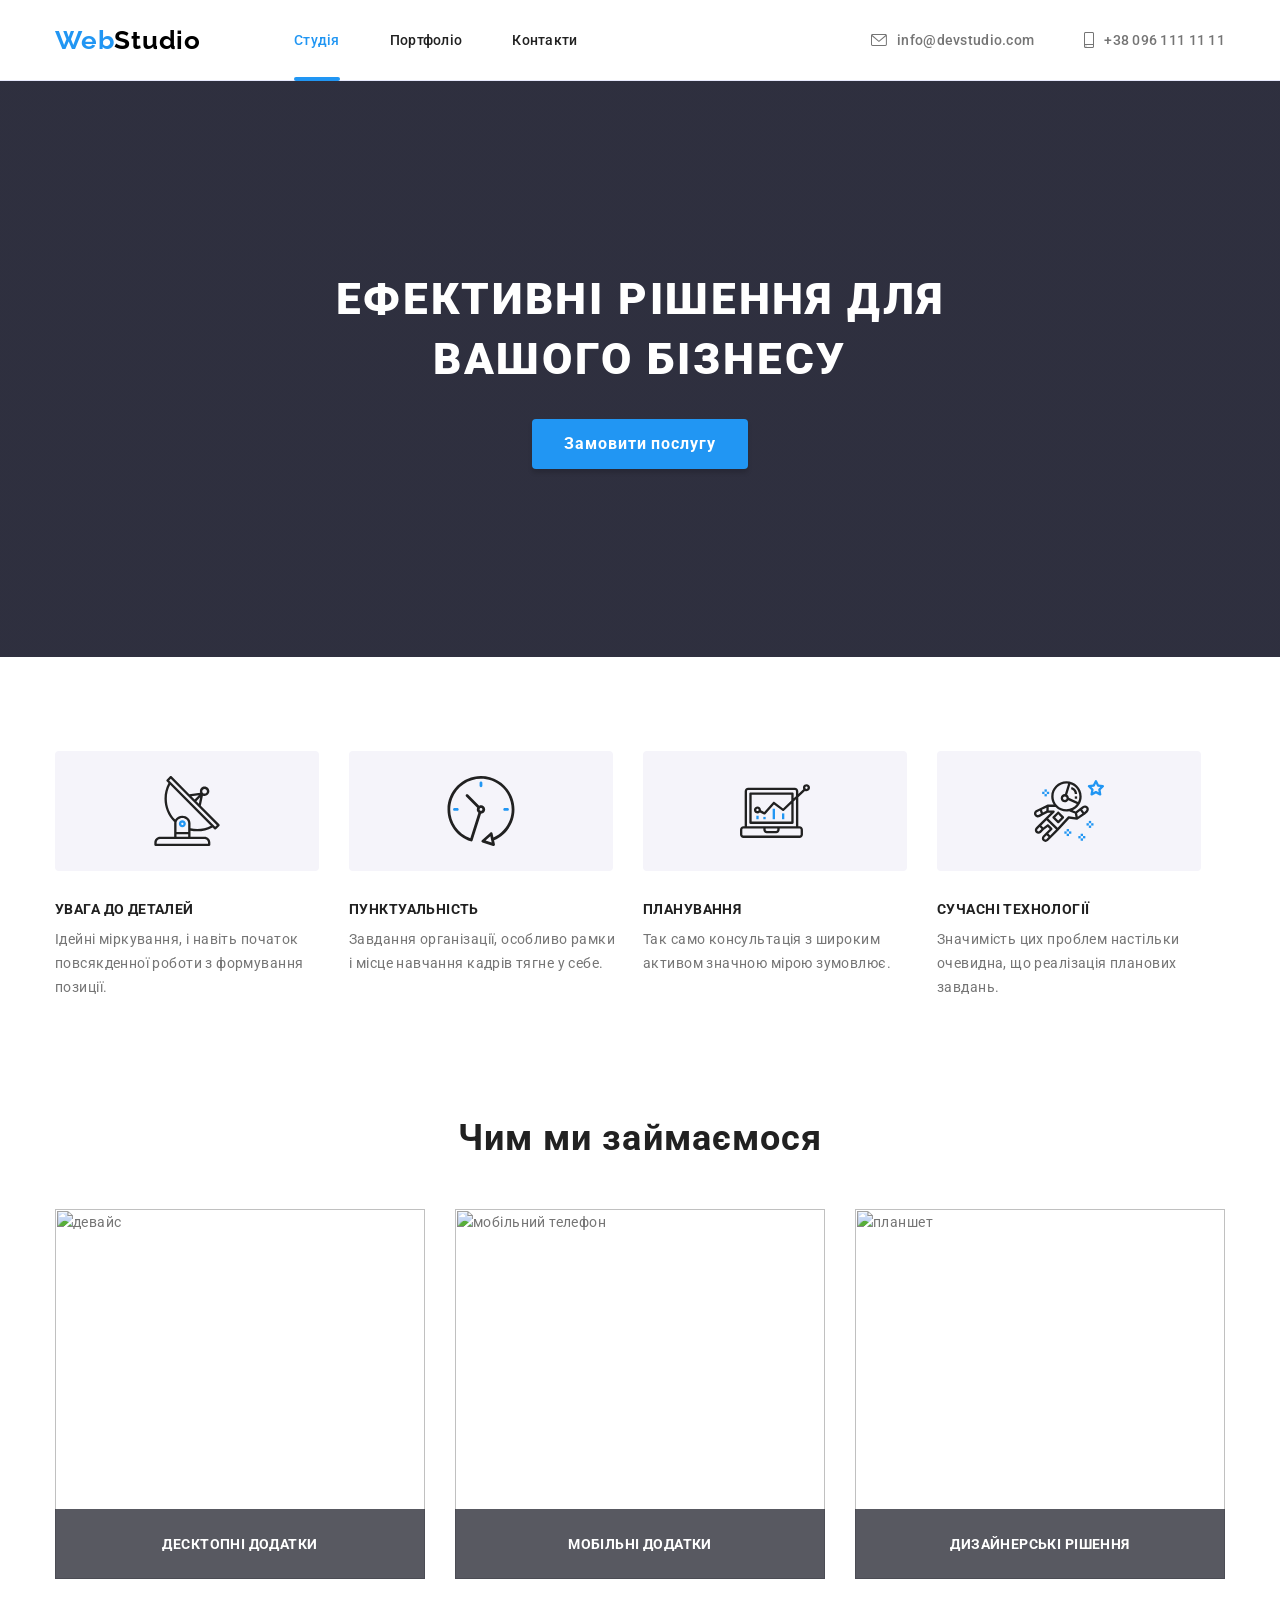
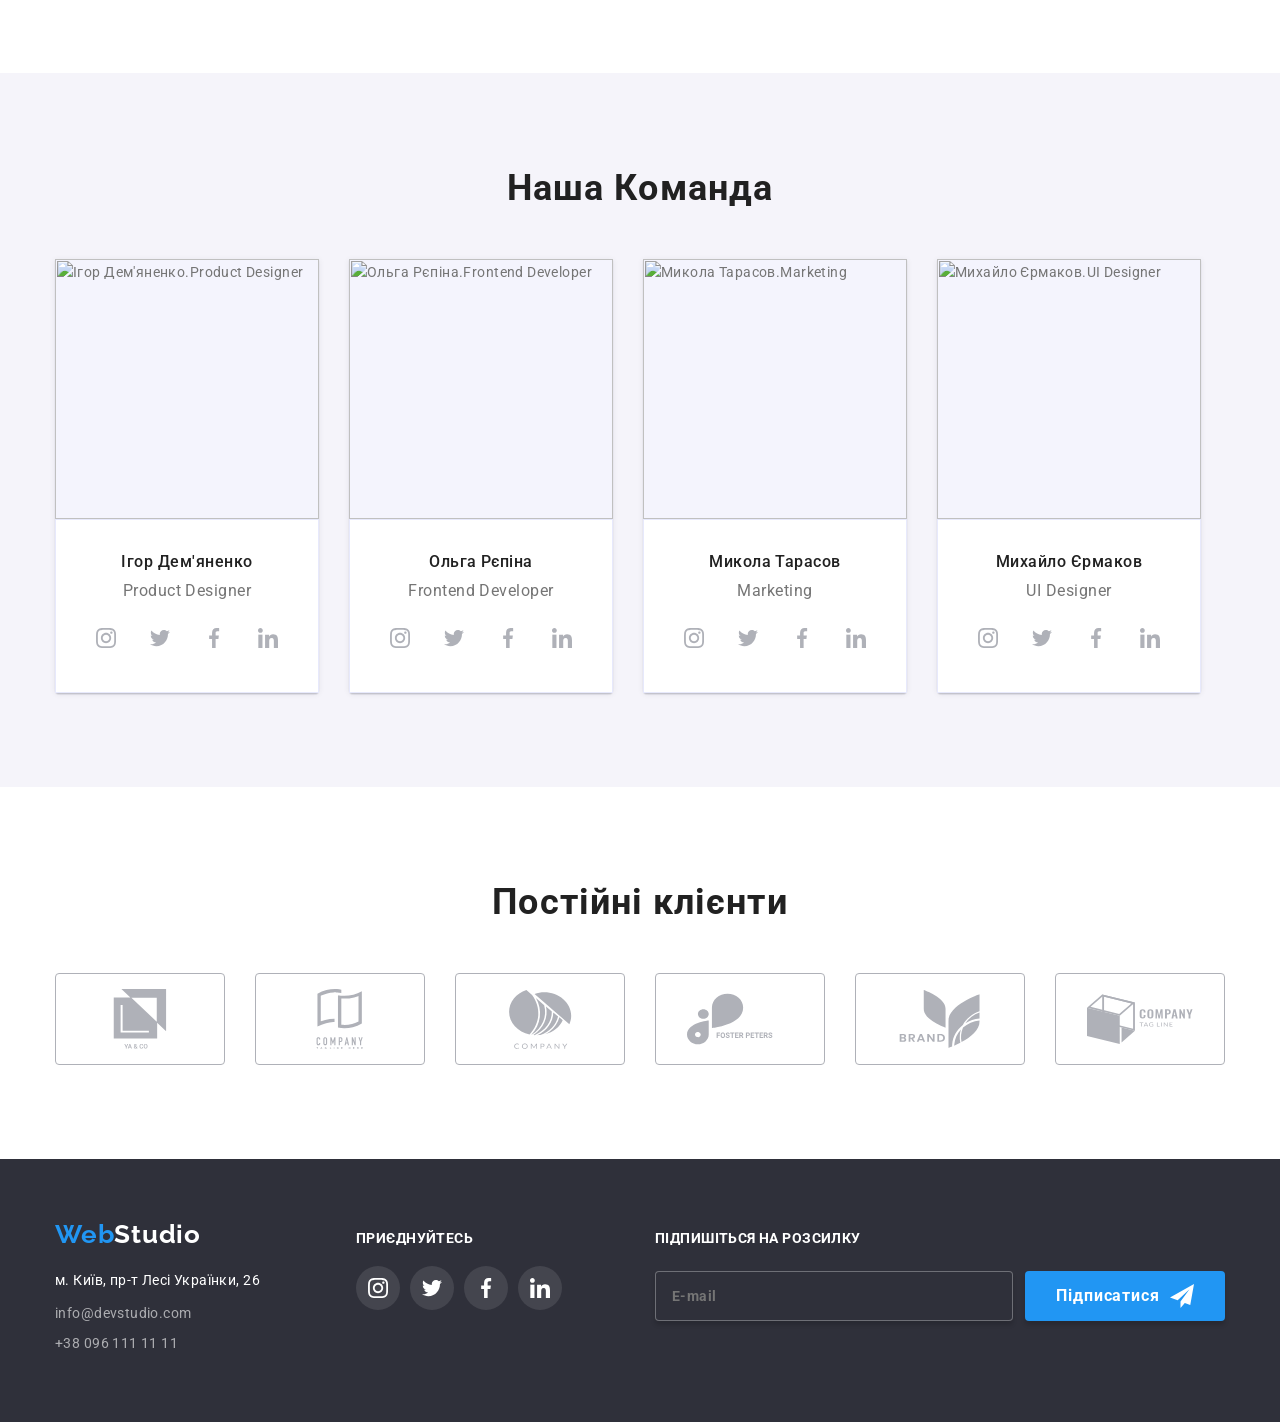
==== index.html @ 9fbd93c7 "11111" ====
<html lang="uk">

<head>
    <meta charset="UTF-8">
    <meta name="description" content="Web-Studio description meta tag content">
    <link rel="stylesheet" href="https://cdn.jsdelivr.net/npm/modern-normalize@2.0.0/modern-normalize.min.css">
    <link rel="preconnect" href="https://fonts.googleapis.com">
    <link rel="preconnect" href="https://fonts.gstatic.com" crossorigin="">
    <link
        href="https://fonts.googleapis.com/css2?family=Raleway:wght@700&amp;family=Roboto:wght@400;500;700&amp;900&amp;display=swap"
        rel="stylesheet">
    <link rel="stylesheet" href="./css/styles.css">
    <title>Web-Studio-(Version-5.0)</title>
</head>

<body>
    <header class="up-block">
        <div class="container header-container">
            <nav class="nav-header">
                <a href="./index.html" class="logo">Web<span class="logo-dark">Studio</span>
                </a>
                <ul class="page-nav">
                    <li><a href="./index.html" class="link active">Студія</a></li>
                    <li><a href="./portfolio.html" class="link">Портфоліо</a></li>
                    <li><a href="" class="link">Контакти</a></li>
                </ul>
            </nav>
            <address class="adress-header">
                <ul class="page-adress">
                    <li class="adress-info">
                        <a href="mailto:info@devstudio.com" class="adress">
                            <svg class="contact-icon" width="16" height="12">
                                <use href="./images/icons.svg#icon-email"></use>
                            </svg>
                            info@devstudio.com</a>
                    </li>
                    <li class="adress-info">
                        <a href="tel:+380961111111" class="adress">
                            <svg class="contact-icon" width="10" height="16">
                                <use href="./images/icons.svg#icon-phone"></use>
                            </svg>+38 096 111 11 11</a>
                    </li>
                </ul>
            </address>
        </div>
    </header>
    <main class="central-block">
        <section class="page-solutions">
            <div class="container solution">
                <h1 class="page-title">Ефективні рішення для вашого бізнесу</h1>
                <button class="page-button" type="button" data-modal-open="">
                    Замовити послугу
                </button>
            </div>
        </section>
        <section class="page-factors">
            <div class="container">
                <h2 class="visually-hidden">Our Key Factors</h2>
                <ul class="list">
                    <li class="factors-items">
                        <div class="container-items">
                            <svg class="benefit-icon" width="70" height="70">
                                <use href="./images/icons.svg#icon-antenna"></use>
                            </svg>
                        </div>
                        <h3 class="section-title">УВАГА ДО ДЕТАЛЕЙ</h3>
                        <p class="text">
                            Ідейні міркування, і навіть початок повсякденної роботи з
                            формування позиції.
                        </p>
                    </li>
                    <li class="factors-items">
                        <div class="container-items">
                            <svg class="benefit-icon" width="70" height="70">
                                <use href="./images/icons.svg#icon-clock"></use>
                            </svg>
                        </div>
                        <h3 class="section-title">ПУНКТУАЛЬНІСТЬ</h3>
                        <p class="text">
                            Завдання організації, особливо рамки і місце навчання кадрів
                            тягне у себе.
                        </p>
                    </li>
                    <li class="factors-items">
                        <div class="container-items">
                            <svg class="benefit-icon" width="70" height="70">
                                <use href="./images/icons.svg#icon-diagram"></use>
                            </svg>
                        </div>
                        <h3 class="section-title">ПЛАНУВАННЯ</h3>
                        <p class="text">
                            Так само консультація з широким активом значною мірою зумовлює.
                        </p>
                    </li>
                    <li class="factors-items">
                        <div class="container-items">
                            <svg class="benefit-icon" width="70" height="70">
                                <use href="./images/icons.svg#icon-astronaut"></use>
                            </svg>
                        </div>
                        <h3 class="section-title">СУЧАСНІ ТЕХНОЛОГІЇ</h3>
                        <p class="text">
                            Значимість цих проблем настільки очевидна, що реалізація
                            планових завдань.
                        </p>
                    </li>
                </ul>
            </div>
        </section>
        <section class="doing">
            <div class="container">
                <h2 class="doing-title">Чим ми займаємося</h2>
                <ul class="doing-list">
                    <li class="doing-item">
                        <img src="./images/img-1.jpg" alt="девайс" width="370" height="294">
                        <p class="doing-text">Десктопні додатки</p>
                    </li>
                    <li class="doing-item">
                        <img src="./images/img-2.jpg" alt="мобільний телефон" width="370" height="294">
                        <p class="doing-text">Мобільні додатки</p>
                    </li>
                    <li class="doing-item">
                        <img src="./images/img-3.jpg" alt="планшет" width="370" height="294">
                        <p class="doing-text">Дизайнерські рішення</p>
                    </li>
                </ul>
            </div>
        </section>
        <section class="page-team">
            <div class="container">
                <h2 class="page-title-inside">Наша команда</h2>
                <ul class="list">
                    <li class="list-first">
                        <img class="list-foto" src="./images/product-designer.jpg" width="270"
                            alt="Ігор Дем'яненко.Product Designer">
                        <div class="information">
                            <h3 class="list-name">Ігор Дем'яненко</h3>
                            <p class="list-prof">Product Designer</p>
                            <ul class="social">
                                <li class="social-item">
                                    <a href="" class="social-link">
                                        <svg class="social-icon" width="20" height="20">
                                            <use href="./images/icons.svg#icon-instagram"></use>
                                        </svg>
                                    </a>
                                </li>
                                <li class="social-item">
                                    <a href="" class="social-link">
                                        <svg class="social-icon" width="20" height="20">
                                            <use href="./images/icons.svg#icon-twitter"></use>
                                        </svg>
                                    </a>
                                </li>
                                <li class="social-item">
                                    <a href="" class="social-link">
                                        <svg class="social-icon" width="20" height="20">
                                            <use href="./images/icons.svg#icon-facebook"></use>
                                        </svg>
                                    </a>
                                </li>
                                <li class="social-item">
                                    <a href="" class="social-link">
                                        <svg class="social-icon" width="20" height="20">
                                            <use href="./images/icons.svg#icon-linkedin"></use>
                                        </svg>
                                    </a>
                                </li>
                            </ul>
                        </div>
                    </li>
                    <li class="list-first">
                        <img class="list-foto" src="./images/frontend-developer.jpg" width="270"
                            alt="Ольга Рєпіна.Frontend Developer">
                        <div class="information">
                            <h3 class="list-name">Ольга Рєпіна</h3>
                            <p class="list-prof">Frontend Developer</p>
                            <ul class="social">
                                <li class="social-item">
                                    <a href="" class="social-link">
                                        <svg class="social-icon" width="20" height="20">
                                            <use href="./images/icons.svg#icon-instagram"></use>
                                        </svg>
                                    </a>
                                </li>
                                <li class="social-item">
                                    <a href="" class="social-link">
                                        <svg class="social-icon" width="20" height="20">
                                            <use href="./images/icons.svg#icon-twitter"></use>
                                        </svg>
                                    </a>
                                </li>
                                <li class="social-item">
                                    <a href="" class="social-link">
                                        <svg class="social-icon" width="20" height="20">
                                            <use href="./images/icons.svg#icon-facebook"></use>
                                        </svg>
                                    </a>
                                </li>
                                <li class="social-item">
                                    <a href="" class="social-link">
                                        <svg class="social-icon" width="20" height="20">
                                            <use href="./images/icons.svg#icon-linkedin"></use>
                                        </svg>
                                    </a>
                                </li>
                            </ul>
                        </div>
                    </li>
                    <li class="list-first">
                        <img class="list-foto" src="./images/marketing.jpg" width="270" alt="Микола Тарасов.Marketing">
                        <div class="information">
                            <h3 class="list-name">Микола Тарасов</h3>
                            <p class="list-prof">Marketing</p>
                            <ul class="social">
                                <li class="social-item">
                                    <a href="" class="social-link">
                                        <svg class="social-icon" width="20" height="20">
                                            <use href="./images/icons.svg#icon-instagram"></use>
                                        </svg>
                                    </a>
                                </li>
                                <li class="social-item">
                                    <a href="" class="social-link">
                                        <svg class="social-icon" width="20" height="20">
                                            <use href="./images/icons.svg#icon-twitter"></use>
                                        </svg>
                                    </a>
                                </li>
                                <li class="social-item">
                                    <a href="" class="social-link">
                                        <svg class="social-icon" width="20" height="20">
                                            <use href="./images/icons.svg#icon-facebook"></use>
                                        </svg>
                                    </a>
                                </li>
                                <li class="social-item">
                                    <a href="" class="social-link">
                                        <svg class="social-icon" width="20" height="20">
                                            <use href="./images/icons.svg#icon-linkedin"></use>
                                        </svg>
                                    </a>
                                </li>
                            </ul>
                        </div>
                    </li>
                    <li class="list-first">
                        <img class="list-foto" src="./images/ui-designer.jpg" width="270"
                            alt="Михайло Єрмаков.UI Designer">
                        <div class="information">
                            <h3 class="list-name">Михайло Єрмаков</h3>
                            <p class="list-prof">UI Designer</p>
                            <ul class="social">
                                <li class="social-item">
                                    <a href="" class="social-link">
                                        <svg class="social-icon" width="20" height="20">
                                            <use href="./images/icons.svg#icon-instagram"></use>
                                        </svg>
                                    </a>
                                </li>
                                <li class="social-item">
                                    <a href="" class="social-link">
                                        <svg class="social-icon" width="20" height="20">
                                            <use href="./images/icons.svg#icon-twitter"></use>
                                        </svg>
                                    </a>
                                </li>
                                <li class="social-item">
                                    <a href="" class="social-link">
                                        <svg class="social-icon" width="20" height="20">
                                            <use href="./images/icons.svg#icon-facebook"></use>
                                        </svg>
                                    </a>
                                </li>
                                <li class="social-item">
                                    <a href="" class="social-link">
                                        <svg class="social-icon" width="20" height="20">
                                            <use href="./images/icons.svg#icon-linkedin"></use>
                                        </svg>
                                    </a>
                                </li>
                            </ul>
                        </div>
                    </li>
                </ul>
            </div>
        </section>
        <section class="customers">
            <div class="container">
                <h2 class="customers-title">Постійні клієнти</h2>
                <ul class="customers-list">
                    <li class="customers-item">
                        <a href="" class="customers-link">
                            <svg class="customers-icon" width="106" height="60">
                                <use href="./images/icons.svg#icon-client-one"></use>
                            </svg>
                        </a>
                    </li>
                    <li class="customers-item">
                        <a href="" class="customers-link">
                            <svg class="customers-icon" width="106" height="60">
                                <use href="./images/icons.svg#icon-client-two"></use>
                            </svg>
                        </a>
                    </li>
                    <li class="customers-item">
                        <a href="" class="customers-link">
                            <svg class="customers-icon" width="106" height="60">
                                <use href="./images/icons.svg#icon-client-three"></use>
                            </svg>
                        </a>
                    </li>
                    <li class="customers-item">
                        <a href="" class="customers-link">
                            <svg class="customers-icon" width="106" height="60">
                                <use href="./images/icons.svg#icon-client-four"></use>
                            </svg>
                        </a>
                    </li>
                    <li class="customers-item">
                        <a href="" class="customers-link">
                            <svg class="customers-icon" width="106" height="60">
                                <use href="./images/icons.svg#icon-client-five"></use>
                            </svg>
                        </a>
                    </li>
                    <li class="customers-item">
                        <a href="" class="customers-link">
                            <svg class="customers-icon" width="106" height="60">
                                <use href="./images/icons.svg#icon-client-six"></use>
                            </svg>
                        </a>
                    </li>
                </ul>
            </div>
        </section>
    </main>
    <footer class="down-block">
        <div class="container footer-container">
            <div class="container-logo">
                <a href="./index.html" class="logo-down">Web<span class="logo-light">Studio</span>
                </a>
                <address class="adress-footer">
                    <p class="footer-adress-text">м. Київ, пр-т Лесі Українки, 26</p>
                    <ul class="page-adress-footer">
                        <li class="adress-info-footer">
                            <a href="mailto:info@devstudio.com" class="adress-footer-adress">
                                info@devstudio.com</a>
                        </li>
                        <li class="adress-info-footer">
                            <a href="tel:+380961111111" class="adress-footer-adress">
                                +38 096 111 11 11</a>
                        </li>
                    </ul>
                </address>
            </div>
            <div class="container-social">
                <p class="social-footer-content">приєднуйтесь</p>
                <ul class="social-footer">
                    <li class="social-item-footer">
                        <a href="" class="social-link-footer">
                            <svg class="social-icon" width="20" height="20">
                                <use href="./images/icons.svg#icon-instagram"></use>
                            </svg>
                        </a>
                    </li>
                    <li class="social-item-footer">
                        <a href="" class="social-link-footer">
                            <svg class="social-icon" width="20" height="20">
                                <use href="./images/icons.svg#icon-twitter"></use>
                            </svg>
                        </a>
                    </li>
                    <li class="social-item-footer">
                        <a href="" class="social-link-footer">
                            <svg class="social-icon" width="20" height="20">
                                <use href="./images/icons.svg#icon-facebook"></use>
                            </svg>
                        </a>
                    </li>
                    <li class="social-item-footer">
                        <a href="" class="social-link-footer">
                            <svg class="social-icon" width="20" height="20">
                                <use href="./images/icons.svg#icon-linkedin"></use>
                            </svg>
                        </a>
                    </li>
                </ul>
            </div>
            <div class="footer-form">
                <h2 class="footer-form-title">Підпишіться на розсилку</h2>
                <form class="footer-form-form">
                    <input class="input-mail" type="email" name="email" placeholder="E-mail">
                    <button class="footer-form-btn">
                        <span class="footer-btn-title">Підписатися</span>
                        <svg width="24" height="24">
                            <use href="./images/icons.svg#icon-send"></use>
                        </svg>
                    </button>
                </form>
            </div>
        </div>
    </footer>
    <div class="backdrop is-hidden" data-modal="">
        <div class="modal">
            <button type="button" class="modal-close-btm" data-modal-close="">
                <svg class="modal-close-icon" width="18" height="18">
                    <use href="./images/icons.svg#icon-close"></use>
                </svg>
            </button>
            <form class="modal-form">
                <h3 class="form-title"> Залиште свої дані, ми вам передзвонимо </h3>
                <div class="modal-form-input">
                    <label class="hero-label" for="name">Ім'я</label>
                    <input class="hero-input" type="text" name="name" id="name">
                    <svg class="modal-input-svg" width="18" height="18">
                        <use href="./images/icons.svg#icon-person-black"></use>
                    </svg>
                </div>
                <div class="modal-form-input">
                    <label class="hero-label" for="tel">Телефон</label>
                    <input class="hero-input" type="tel" name="tel" id="tel">
                    <svg class="modal-input-svg" width="18" height="18">
                        <use href="./images/icons.svg#icon-phone-black"></use>
                    </svg>
                </div>
                <div class="modal-form-input">
                    <label class="hero-label" for="email">Пошта</label>
                    <input class="hero-input" type="email" name="email" id="email">
                    <svg class="modal-input-svg" width="18" height="18">
                        <use href="./images/icons.svg#icon-email-black"></use>
                    </svg>
                </div>
                <div class="modal-form-textarea">

                    <label class="textarea-label" for="coment">Коментар</label>

                    <textarea class="form-textarea" name="coment" id="coment" cols="30" rows="10"
                        placeholder="Введіть текст"></textarea>
                </div>

                <label class="form-checkbox-label" for="checkbox">
                    <input class="form-checkbox-input" type="checkbox" name="checkbox" id="checkbox" />
                    <span class="form-checkbox-icon"></span>

                    <span class="form-checkbox-label-text">Погоджуюся з розсилкою та приймаю
                        <span class="form-checkbox-accent">Умови договору</span>
                    </span>
                </label>

                <button class="form-button" type="submit">
                    Відправити
                </button>
            </form>
        </div>
    </div>
    <script src="./js/modal.js"></script>


</body>

</html>
---- css/styles.css ----
*,
*::before,
*::after {
  box-sizing: border-box;
}
body {
  font-family: "Roboto", sans-serif;
  color: #757575;
  font-size: 14px;
  letter-spacing: 0.03em;
  line-height: 1.71;
}
h1,
h2,
h3 {
  margin: 0;
}
address {
  font-style: normal;
}
a {
  text-decoration: none;
  display: inline-block;
}
p {
  margin: 0;
}
ul {
  list-style-type: none;
  margin: 0;
  padding: 0;
}
img {
  display: block;
  max-width: 100%;
  height: auto;
}

.container.header-container {
  display: flex;
  align-items: center;
  justify-content: space-between;
}

.container {
  max-width: 1200px;
  padding-left: 15px;
  padding-right: 15px;
  margin-left: auto;
  margin-right: auto;
}

.up-block {
  color: #e7e9fc;
  color: #ffffff;
  box-shadow: 2px 1px rgba(46, 47, 66, 0.08), 0px 1px 1px rgba(46, 47, 66, 0.16),
    0px 1px 6px rgba(46, 47, 66, 0.08);
  border-bottom: 1px solid #e7e9fc;
}
.nav-header {
  display: flex;
  align-items: center;
  margin-right: auto;
}
.logo {
  color: #2196f3;
  font-family: Raleway, sans-serif;
  font-size: 26px;
  font-weight: 700;
  line-height: normal;
  letter-spacing: 0.78px;
  margin-right: 93px;
}
.logo-dark {
  color: #000000;
}
.logo-down {
  color: #4d5ae5;
  font-family: "Raleway", sans-serif;
  font-size: 18px;
  font-weight: 700;
  line-height: 1.17;
  letter-spacing: 0.54px;
  text-transform: uppercase;
  margin-bottom: 20px;
}
.logo-light {
  color: #f4f4fd;
}
.page-nav {
  display: flex;
  gap: 50px;
}
.link {
  color: #212121;
  font-size: 14px;
  font-weight: 500;
  line-height: normal;
  letter-spacing: 0.28px;
  display: inline-flex;
  padding: 32px 0;
  transition: color 250ms cubic-bezier(0.4, 0, 0.2, 1);
}
.link:hover,
.link:focus {
  color: #2196f3;
}
.link.active {
  color: #2196f3;
  position: relative;
  transition: color 250ms cubic-bezier(0.4, 0, 0.2, 1);
}
.link.active::after {
  content: "";
  position: absolute;
  display: block;
  bottom: -1px;
  width: 100%;
  height: 4px;
  border-radius: 2px;
  background: #2196f3;
}
.adress-header {
  font-style: normal;
}
.page-adress {
  display: flex;
  gap: 50px;
}
.adress-info {
  transition-timing-function: cubic-bezier(0.4, 0, 0.2, 1);
}
.adress {
  color: #757575;
  font-size: 14px;
  font-weight: 500;
  line-height: normal;
  letter-spacing: 0.28px;
  display: flex;
  align-items: center;
  gap: 10px;
  transition: color 250ms cubic-bezier(0.4, 0, 0.2, 1);
}
.footer-address {
  color: rgba(255, 255, 255, 1);
}
.adress:hover,
.adress:focus {
  color: #2196f3;
}
.contact-icon {
  fill: currentColor;
}

.page-solutions {
  background-color: #2e2f42;
  padding: 188px 0;
  background-image: linear-gradient(
      rgba(47, 48, 58, 0.4),
      rgba(47, 48, 58, 0.4)
    ),
    url(../images/people-office.jpg);
  background-repeat: no-repeat;
  background-position: center;
  background-size: cover;
  max-width: 1440px;
  margin: auto;
}

.page-title {
  color: #fff;
  text-align: center;

  font-size: 44px;

  font-weight: 900;
  line-height: 60px; /* 136.364% */
  letter-spacing: 2.64px;
  text-transform: uppercase;
  max-width: 696px;
  margin: 0 auto;
  margin-bottom: 30px;
}
.page-button {
  cursor: pointer;
  color: #fff;
  min-width: 216px;
  height: 50px;
  border-radius: 4px;
  background: #2196f3;
  box-shadow: 0px 4px 4px 0px rgba(0, 0, 0, 0.15);
  font-size: 16px;
  border: none;
  display: block;
  margin: 0 auto;
  font-weight: 700;
  line-height: 30px; /* 187.5% */
  letter-spacing: 0.96px;
  transition: background 250ms cubic-bezier(0.4, 0, 0.2, 1);
}
.page-button:hover,
.page-button:focus {
  background-color: #188ce8;
}
.page-factors {
  padding: 94px 0;
}
.visually-hidden {
  position: absolute;
  width: 1px;
  height: 1px;
  margin: -1px;
  border: 0;
  padding: 0;

  white-space: nowrap;
  clip-path: inset(100%);
  clip: rect(0 0 0 0);
  overflow: hidden;
}
.list {
  display: flex;
  gap: 30px;
}
.information {
  padding: 32px 0;
  border: 1px solid #e7e9fc;
  text-align: center;
}
.factors-items {
  width: 264px;
  flex-direction: column;
  align-items: flex-start;
  gap: 8px;
}
.container-items {
  display: flex;
  align-items: center;
  justify-content: center;
  height: 120px;
  flex-shrink: 0;
  margin-bottom: 30px;
  border-radius: 4px;
  background: #f5f4fa;
}
.benefits-icons {
  width: 264px;
  height: 112px;
  flex-shrink: 0;
  border-radius: 4px;
  border: 1px solid var(--LIGHT-SLATE, #8e8f99);
  background: var(--CLOUD, #f4f4fd);
  padding: 25px 100px;
}
.section-title {
  color: #212121;

  font-size: 14px;
  width: 270px;
  font-weight: 700;
  line-height: normal;
  letter-spacing: 0.42px;
  text-transform: uppercase;
  margin-bottom: 10px;
}
.text {
  color: #757575;
  font-size: 14px;
  font-weight: 400;
  line-height: 24px; /* 171.429% */
  letter-spacing: 0.42px;
  flex-shrink: 0;
  width: 270px;
}
.doing {
  padding-top: 24px;
  padding-bottom: 94px;
}
.doing-title {
  color: #212121;
  text-align: center;

  font-size: 36px;

  margin-bottom: 50px;
  line-height: normal;
  letter-spacing: 1.08px;
}
.doing-list {
  display: flex;
  gap: 30px;
}
.doing-item {
  position: relative;
}
.doing-text {
  color: #fff;
  display: flex;
  justify-content: center;
  align-items: center;
  width: 100%;
  font-weight: 700;
  line-height: normal;
  letter-spacing: 0.42px;
  text-transform: uppercase;
  background: rgba(47, 48, 58, 0.8);
  height: 70px;
  position: absolute;
  bottom: 0;
  left: 0;
}
.page-team {
  background: #f5f4fa;
  padding-top: 94px;
  padding-bottom: 94px;
}
.page-title-inside {
  margin-bottom: 50px;
  color: #212121;
  text-align: center;
  font-size: 36px;
  font-weight: 700;
  line-height: normal;
  letter-spacing: 1.08px;
  text-transform: capitalize;
}
.list-first {
  border-radius: 0px 0px 4px 4px;
  background: var(--WHITE, #fff);
  box-shadow: 0px 2px 1px 0px rgba(46, 47, 66, 0.08),
    0px 1px 1px 0px rgba(46, 47, 66, 0.16),
    0px 1px 6px 0px rgba(46, 47, 66, 0.08);
  transition: 250ms cubic-bezier(0.4, 0, 0.2, 1);
}
.list-foto {
  background: #f4f4fd;
  width: 264px;
  height: 260px;
}
.list-name {
  color: #212121;
  text-align: center;

  font-size: 16px;

  font-weight: 500;
  line-height: normal;
  letter-spacing: 0.48px;
  margin-bottom: 10px;
}
.list-prof {
  color: #757575;
  text-align: center;

  font-size: 16px;

  font-weight: 400;
  line-height: normal;
  letter-spacing: 0.48px;
}
.social {
  display: flex;
  gap: 10px;
  justify-content: center;
  align-items: center;
  margin-top: 16px;
}
.social-item {
  width: 44px;
  height: 44px;
}
.social-link {
  color: #afb1b8;
  width: 100%;
  height: 100%;
  background-color: #ffffff;
  border-radius: 50%;
  display: flex;
  justify-content: center;
  align-items: center;

  transition: background 250ms cubic-bezier(0.4, 0, 0.2, 1);
}

.social-link:hover,
.social-link:focus {
  background-color: #2196f3;
  color: #fff;
}
.social-icon {
  fill: currentColor;
  transition: color 250ms cubic-bezier(0.4, 0, 0.2, 1);
}
.customers {
  padding: 94px 0;
}

.customers-title {
  color: #212121;
  text-align: center;

  font-size: 36px;

  line-height: normal;
  letter-spacing: 1.08px;
  margin-bottom: 50px;
}
.customers-list {
  display: flex;
  gap: 30px;
}
.customers-item {
  width: 170px;
  height: 92px;
}
.customers-link {
  display: flex;
  justify-content: center;
  align-items: center;
  width: 100%;
  height: 100%;
  border-radius: 4px;
  border: 1px solid #afb1b8;
  color: #afb1b8;
  transition: border 250ms cubic-bezier(0.4, 0, 0.2, 1);
}
.customers-link:hover,
.customers-link:focus {
  color: #2196f3;
  border-color: #2196f3;
}

.customers-icon {
  fill: currentColor;
  transition: color 250ms cubic-bezier(0.4, 0, 0.2, 1);
}
.portfolio {
  padding-bottom: 94px;
  padding-top: 94px;
}
.portfolio-list-btn {
  display: flex;
  justify-content: center;
  gap: 8px;
  margin-bottom: 50px;
}
.portfolio-btn {
  color: #212121;
  font-size: 16px;
  cursor: pointer;
  font-weight: 500;
  line-height: 26px; /* 162.5% */
  letter-spacing: 0.48px;
  border-radius: 4px;
  background: #f5f4fa;
  padding: 6px 22px;
  border: none;
  box-shadow: 0px 4px 4px 0px rgba(0, 0, 0, 0.15);
  transition: background 250ms cubic-bezier(0.4, 0, 0.2, 1);
}

.portfolio-btn:hover,
.portfolio-btn:focus {
  background: #2196f3;
  color: #ffffff;
  box-shadow: 0px 2px 2px 0px rgba(0, 0, 0, 0.12),
    0px 1px 2px 0px rgba(0, 0, 0, 0.08), 0px 3px 1px 0px rgba(0, 0, 0, 0.1);
}
.card-list {
  display: flex;
  flex-wrap: wrap;
  gap: 30px;
}
.card-item {
}
.card-lin {
  display: block;
  transition: box-shadow 250ms cubic-bezier(0.4, 0, 0.2, 1);
}
.card-lin:hover,
.card-lin:focus {
  box-shadow: 1px 4px 6px 0px rgba(0, 0, 0, 0.16),
    0px 4px 4px 0px rgba(0, 0, 0, 0.06), 0px 1px 1px 0px rgba(0, 0, 0, 0.12);
}
.overlay-text {
  color: #fff;
  padding: 63px 24px;
  font-size: 18px;
  background-color: rgba(33, 150, 243, 0.9);
  width: 100%;
  height: 100%;
  line-height: 28px; /* 155.556% */
  letter-spacing: 0.54px;
  position: absolute;
  top: 0;
  left: 0;
  transform: translateY(100%);
  transition: transform 250ms cubic-bezier(0.4, 0, 0.2, 1);
}

.overlay-wrap {
  position: relative;
  overflow: hidden;
}
.card-lin:hover .overlay-text,
.card-lin:focus .overlay-text {
  transform: translateY(0);
}

.card-text-wrap {
  padding: 20px 24px;
  border: 1px solid #eee;
  border-top: none;
}
.card-title {
  color: #212121;

  font-size: 18px;

  margin-bottom: 4px;
  line-height: 36px; /* 200% */
  letter-spacing: 1.08px;
}
.card-text {
  color: #757575;

  font-size: 16px;

  line-height: 30px; /* 187.5% */
  letter-spacing: 0.48px;
}

.down-block {
  background: #2f303a;
  padding-top: 60px;
  padding-bottom: 60px;
}

.footer-container {
  display: flex;
  align-items: baseline;
}
.container-logo {
  margin-right: 70px;
}
.logo-down {
  display: block;
  text-decoration: none;
  color: #2196f3;
  font-family: Raleway;
  font-size: 26px;
  font-weight: 700;
  line-height: normal;
  letter-spacing: 0.78px;
  margin-bottom: 20px;
  text-transform: capitalize;
}
.logo-light {
  color: #fff;
  font-family: Raleway, sans-serif;
  font-size: 26px;
  font-weight: 700;
  line-height: normal;
  letter-spacing: 0.78px;
}
.footer-adress-text {
  font-style: normal;
  color: #fff;
  letter-spacing: 0.42px;
  margin-bottom: 9px;
}

.adres-info-footer {
  color: #fff;
}
.adress-footer-adress {
  justify-content: left;
  font-style: normal;
  text-decoration: none;
  width: 231px;
  height: 21px;
  flex-shrink: 0;
  color: rgba(255, 255, 255, 0.6);
  letter-spacing: 0.42px;
  transition: color 250ms cubic-bezier(0.4, 0, 0.2, 1);
  margin-bottom: 9px;
}
.adress-footer-adress:hover,
.adress-footer-adress:focus {
  color: #2196f3;
}
.container-social {
  margin-right: 93px;
}
.social-footer-content {
  color: #fff;

  font-size: 14px;

  font-weight: 700;
  line-height: normal;
  letter-spacing: 0.42px;
  text-transform: uppercase;
  margin-bottom: 20px;
}
.social-item-footer {
  width: 44px;
  height: 44px;
  transition: background-color 250ms cubic-bezier(0.4, 0, 0.2, 1);
}
.social-footer {
  display: flex;
  gap: 10px;
}
.social-link-footer {
  transition: background-color 250ms cubic-bezier(0.4, 0, 0.2, 1);
  color: #ffffff;
  width: 100%;
  height: 100%;
  background-color: rgba(255, 255, 255, 0.1);
  border-radius: 50%;
  display: flex;
  justify-content: center;
  align-items: center;
}
.social-link-footer:hover,
.social-link-footer:focus {
  background-color: #2196f3;
}

.footer-form {
  display: flex;
  flex-wrap: wrap;
}

.footer-form-title {
  font-family: "Roboto", sans-serif;
  font-weight: 700;
  font-size: 14px;
  letter-spacing: 0.03em;
  text-transform: uppercase;
  color: #fff;
  margin-bottom: 20px;
}
.footer-form-form {
  display: flex;
  flex-wrap: wrap;
}
.input-mail {
  border: 1px solid rgba(255, 255, 255, 0.3);
  border-radius: 4px;
  width: 358px;
  height: 50px;
  box-shadow: 0 4px 4px 0 rgba(0, 0, 0, 0.15);
  background: #2f303a;
  margin-right: 12px;
  font-family: "Roboto", sans-serif;
  font-weight: 700;
  font-size: 14px;
  letter-spacing: 0.03em;
  padding-left: 16px;
  color: #fff;
}
.footer-form-btn {
  display: flex;
  align-items: center;
  justify-content: center;
  border: none;
  border-radius: 4px;
  width: 200px;
  height: 50px;
  cursor: pointer;
  box-shadow: 0 4px 4px 0 rgba(0, 0, 0, 0.15);
  background: #2196f3;
  box-shadow: 0px 4px 4px 0px rgba(0, 0, 0, 0.15);
  transition: background 250ms cubic-bezier(0.4, 0, 0.2, 1);
}

.footer-form-btn:hover,
.footer-form-btn:focus {
  background-color: #188ce8;
}
.footer-btn-title {
  font-family: "Roboto", sans-serif;
  font-weight: 700;
  font-size: 16px;
  line-height: 1.87;
  letter-spacing: 0.06em;
  text-align: center;
  color: #fff;
  margin-right: 10px;
}
.backdrop {
  z-index: 2;
  position: fixed;
  top: 0;
  left: 0;
  width: 100%;
  height: 100%;
  background: rgba(0, 0, 0, 0.2);
  transition: visibility 250ms cubic-bezier(0.4, 0, 0.2, 1),
    opacity 250ms cubic-bezier(0.4, 0, 0.2, 1);
}
.backdrop.is-hidden {
  opacity: 0;
  visibility: hidden;
  pointer-events: none;
}

.backdrop.is-hidden .modal {
  transform: translate(-50%, -50%) scale(0.2);
}

.modal {
  position: absolute;
  top: 50%;
  left: 50%;
  border-radius: 4px;
  width: 528px;
  height: 581px;
  box-shadow: 0 2px 1px 0 rgba(0, 0, 0, 0.2), 0 1px 1px 0 rgba(0, 0, 0, 0.14),
    0 1px 3px 0 rgba(0, 0, 0, 0.12);
  background: #fff;
  transform: translate(-50%, -50%) scale(1);
  transition: 250ms cubic-bezier(0.4, 0, 0.2, 1);
}

.modal.is-hidden {
  transition: transform 300ms ease-in-out 200ms, opacity 300ms ease-in-out 200ms;
}
.modal-close-btm {
  position: absolute;
  top: 8px;
  right: 8px;
  padding: 0;
  line-height: 0;
  background-color: transparent;
  border-radius: 50%;
  width: 30px;
  height: 30px;
  border: 1px solid rgba(0, 0, 0, 0.1);
  cursor: pointer;
}
.modal-close-icon {
  fill: currentColor;
  transition: color 250ms cubic-bezier(0.4, 0, 0.2, 1);
}
.modal-close-btm:hover,
.modal-close-btm:focus {
  color: #2196f3;
}

.is-hidden {
  opacity: 0;
  visibility: hidden;
  pointer-events: none;
}
.modal-form {
  margin-right: auto;
  margin-left: auto;
  padding-top: 40px;
  padding-left: 40px;
  padding-right: 40px;
  padding-bottom: 40px;
  border-radius: 4px;
  width: 528px;
  box-shadow: 0 2px 1px 0 rgba(0, 0, 0, 0.2), 0 1px 1px 0 rgba(0, 0, 0, 0.14),
    0 1px 3px 0 rgba(0, 0, 0, 0.12);
  background: #fff;
}
.form-title {
  display: flex;
  justify-content: center;
  align-content: center;
  flex-wrap: wrap;
  width: 448px;
  height: 23px;
  margin-bottom: 12px;
  font-family: "Roboto", sans-serif;
  font-weight: 700;
  font-size: 20px;
  letter-spacing: 0.03em;
  text-align: center;
  color: #212121;
}
.modal-form-input {
  position: relative;
  margin-bottom: 10px;
  width: 448px;
  height: 58px;
}

.hero-label {
  font-family: "Roboto", sans-serif;
  font-weight: 400;
  font-size: 12px;
  letter-spacing: 0.01em;
  color: #757575;
}

.hero-input {
  outline: none;
  width: 100%;
  padding: 11px 0;
  padding-left: 42px;
  border: 1px solid rgba(33, 33, 33, 0.2);
  border-radius: 4px;
  cursor: pointer;
  transition: border 250ms cubic-bezier(0.4, 0, 0.2, 1);
}
.hero-input:focus {
  border-color: #2196f3;
}
.hero-input:hover + .modal-input-svg,
.hero-input:focus + .modal-input-svg {
  fill: #2196f3;
}
.modal-input-svg {
  position: absolute;
  top: 34px;
  left: 12px;
  transition: fill 250ms cubic-bezier(0.4, 0, 0.2, 1);
}

.modal-form-textarea {
  margin-right: auto;
  margin-left: auto;
  width: 448px;
  margin-bottom: 20px;
}

.textarea-label {
  font-family: "Roboto", sans-serif;
  font-weight: 400;
  font-size: 12px;
  letter-spacing: 0.01em;
  color: #757575;
}

.form-textarea {
  outline: none;
  display: block;
  padding: 12px 16px;
  border: 1px solid rgba(33, 33, 33, 0.2);
  border-radius: 4px;
  width: 100%;
  height: 130px;
  resize: none;
  transition: border 250ms cubic-bezier(0.4, 0, 0.2, 1);
}

.form-textarea:focus {
  border-color: #2196f3;
}

.form-checkbox-input {
  position: absolute;
  width: 1px;
  height: 1px;
  margin: -1px;
  border: 0;
  padding: 0;
  clip: rect(0 0 0 0);
  overflow: hidden;
}
.form-checkbox-label {
  display: flex;
  align-items: center;
  justify-content: center;
  width: 100%;
  font-family: "Roboto", sans-serif;
  font-weight: 400;
  font-size: 14px;
  line-height: 1.71429;
  letter-spacing: 0.03em;
  color: #757575;
  margin-bottom: 20px;
}

.form-checkbox-label-text {
  margin-left: 7px;
}
.form-checkbox-accent {
  margin-left: 4px;
  text-decoration: underline;
  text-decoration-skip-ink: none;
  color: #2196f3;
}
.form-checkbox-icon {
  display: flex;
  align-items: center;
  background-image: url(../images/icon-check.svg.svg);
  background-size: contain;
  width: 15px;
  height: 14px;
  border: 2px solid #2f303a;
  border-radius: 4px;
  background-origin: border-box;
  transition: background 250ms cubic-bezier(0.4, 0, 0.2, 1),
    border 250ms cubic-bezier(0.4, 0, 0.2, 1);
}
.form-checkbox-input:checked + .form-checkbox-icon {
  border-color: #2196f3;
  background-color: #2196f3;
}

.form-checkbox-input:focus + .form-checkbox-icon {
  border-color: #2196f3;
}

.form-button {
  display: flex;
  align-items: center;
  justify-content: center;
  margin-right: auto;
  margin-left: auto;
  border: none;
  border-radius: 4px;
  width: 200px;
  height: 50px;
  box-shadow: 0 4px 4px 0 rgba(0, 0, 0, 0.15);
  background: #2196f3;
  font-family: "Roboto", sans-serif;
  font-weight: 700;
  font-size: 16px;
  line-height: 1.875;
  letter-spacing: 0.06em;
  text-align: center;
  cursor: pointer;
  color: #fff;
  transition: background 250ms cubic-bezier(0.4, 0, 0.2, 1);
}

.form-button:hover {
  background-color: #188ce8;
}
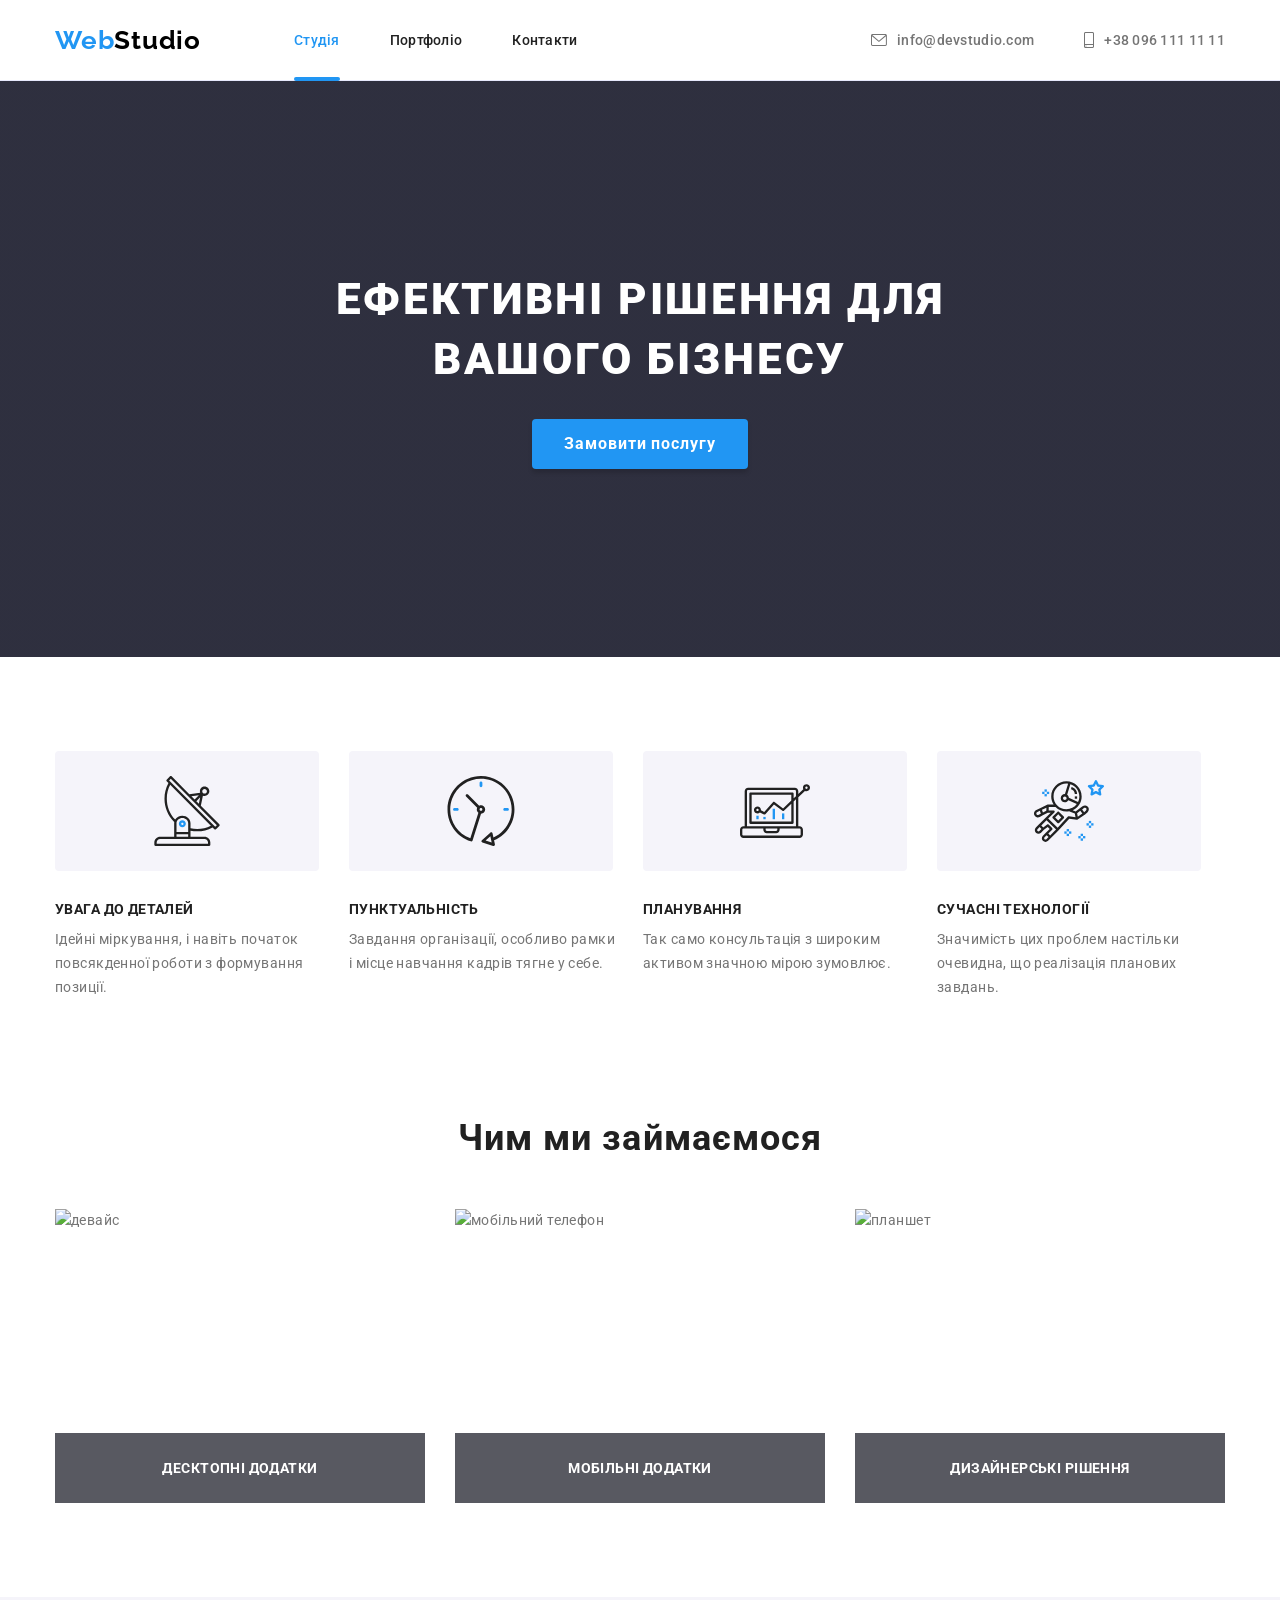
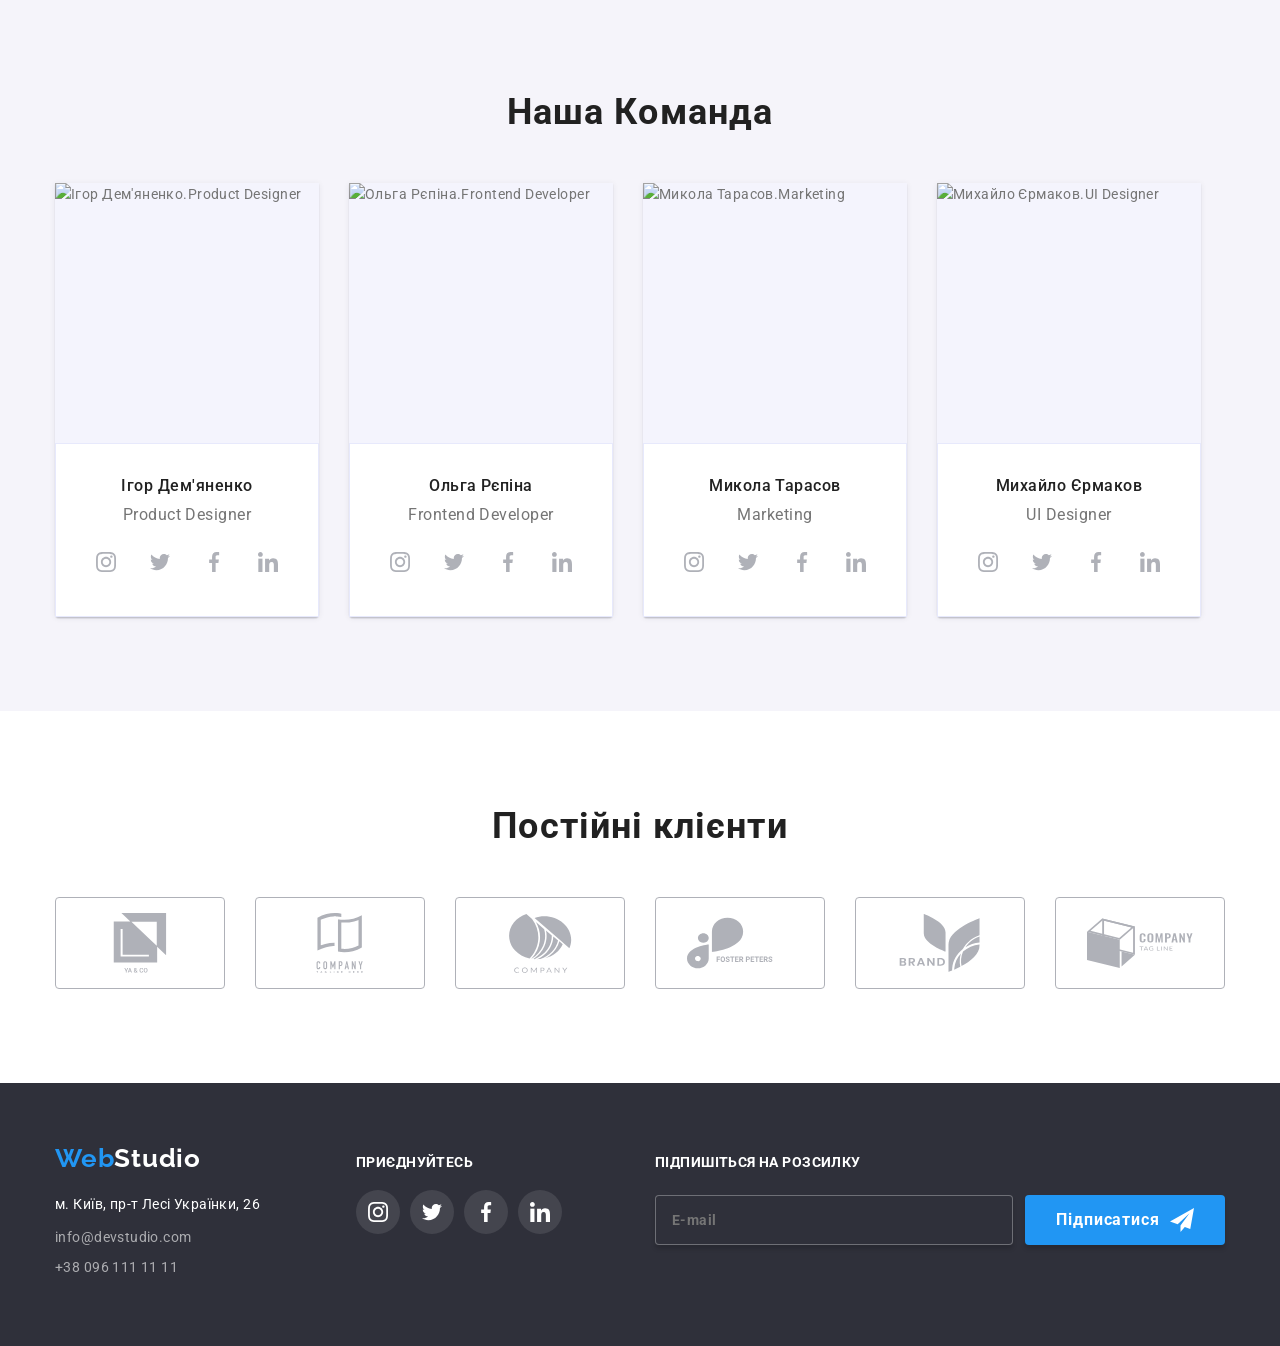
==== commit 136d6e3c: "2222" ====
--- a/index.html
+++ b/index.html
@@ -1,3 +1,4 @@
+<!DOCTYPE html>
 <html lang="uk">
 
 <head>
@@ -387,7 +388,7 @@
                 </ul>
             </div>
             <div class="footer-form">
-                <h2 class="footer-form-title">Підпишіться на розсилку</h2>
+                <p class="footer-form-title">Підпишіться на розсилку</p>
                 <form class="footer-form-form">
                     <input class="input-mail" type="email" name="email" placeholder="E-mail">
                     <button class="footer-form-btn">
@@ -413,7 +414,7 @@
                     <label class="hero-label" for="name">Ім'я</label>
                     <input class="hero-input" type="text" name="name" id="name">
                     <svg class="modal-input-svg" width="18" height="18">
-                        <use href="./images/icons.svg#icon-person-black"></use>
+                        <use href="./images/icons.svg#icon-persone-black"></use>
                     </svg>
                 </div>
                 <div class="modal-form-input">
--- a/css/styles.css
+++ b/css/styles.css
@@ -717,7 +717,7 @@
   left: 50%;
   border-radius: 4px;
   width: 528px;
-  height: 581px;
+
   box-shadow: 0 2px 1px 0 rgba(0, 0, 0, 0.2), 0 1px 1px 0 rgba(0, 0, 0, 0.14),
     0 1px 3px 0 rgba(0, 0, 0, 0.12);
   background: #fff;
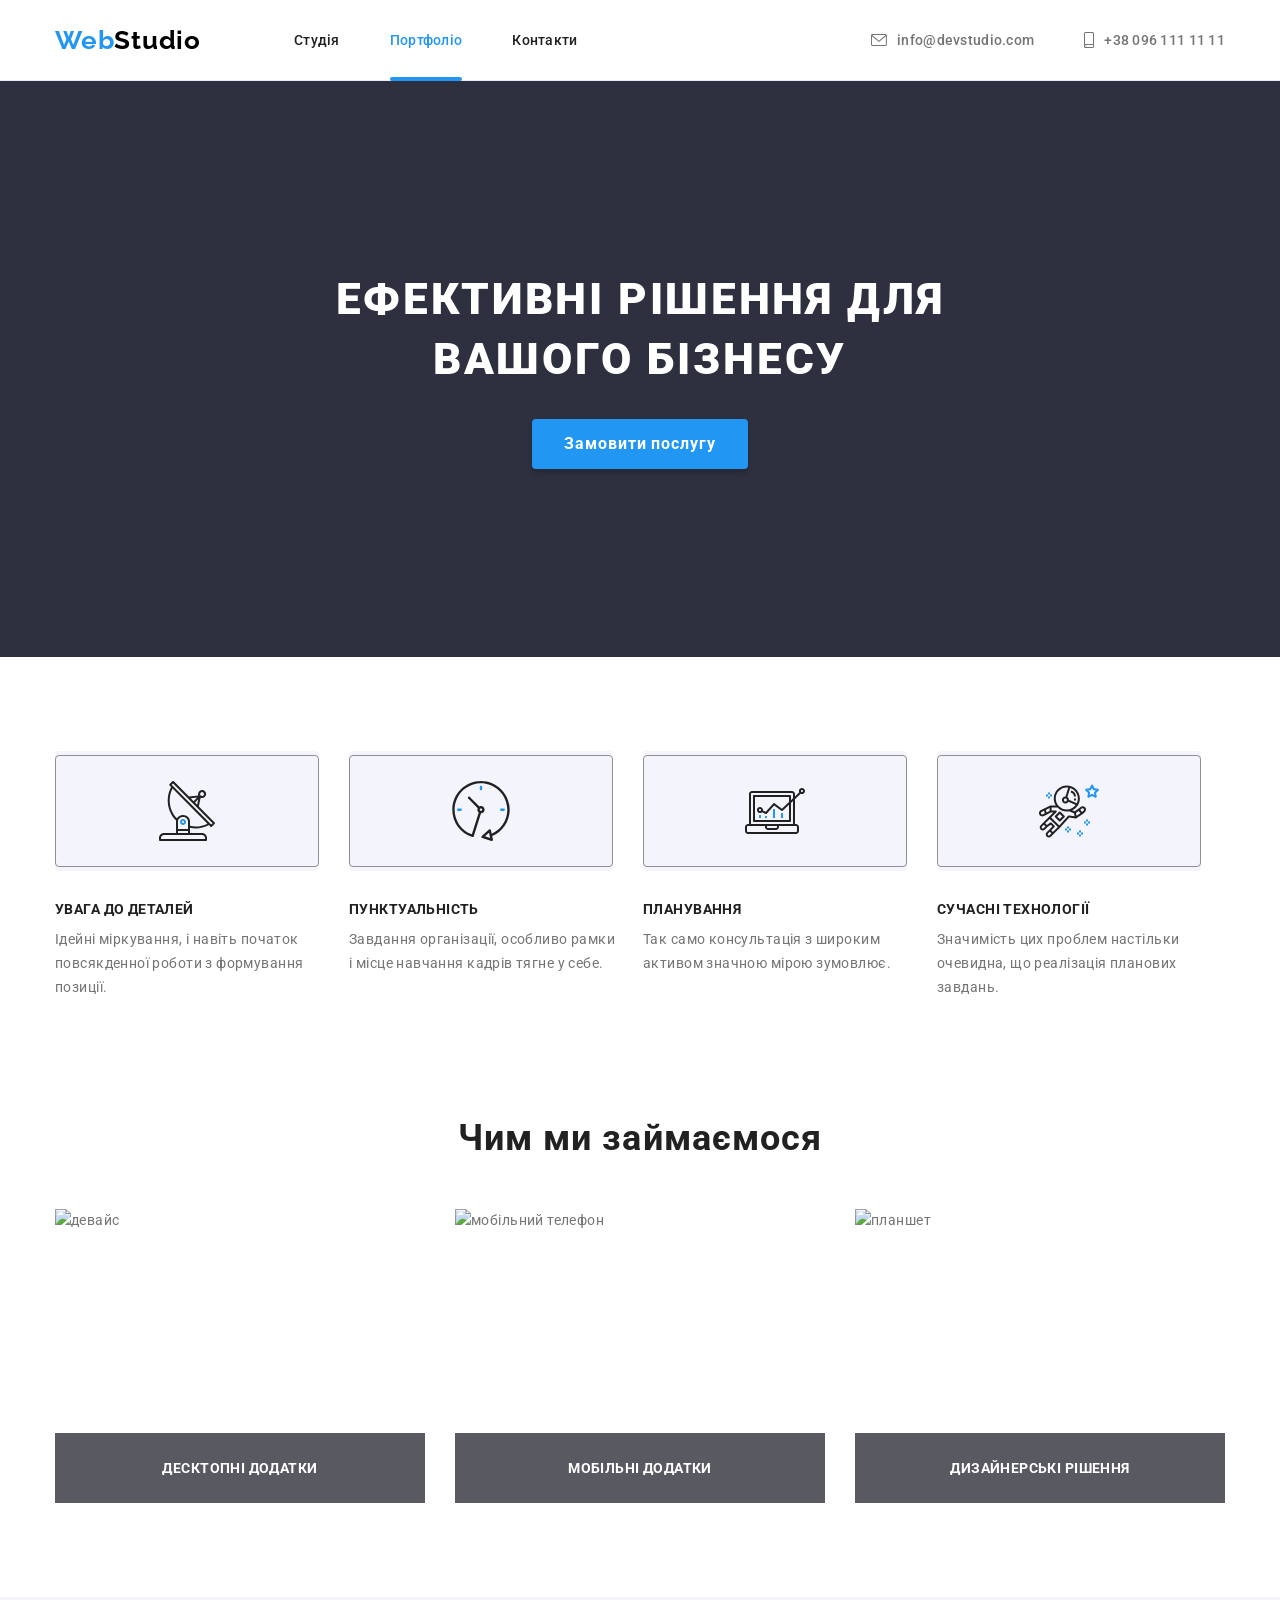
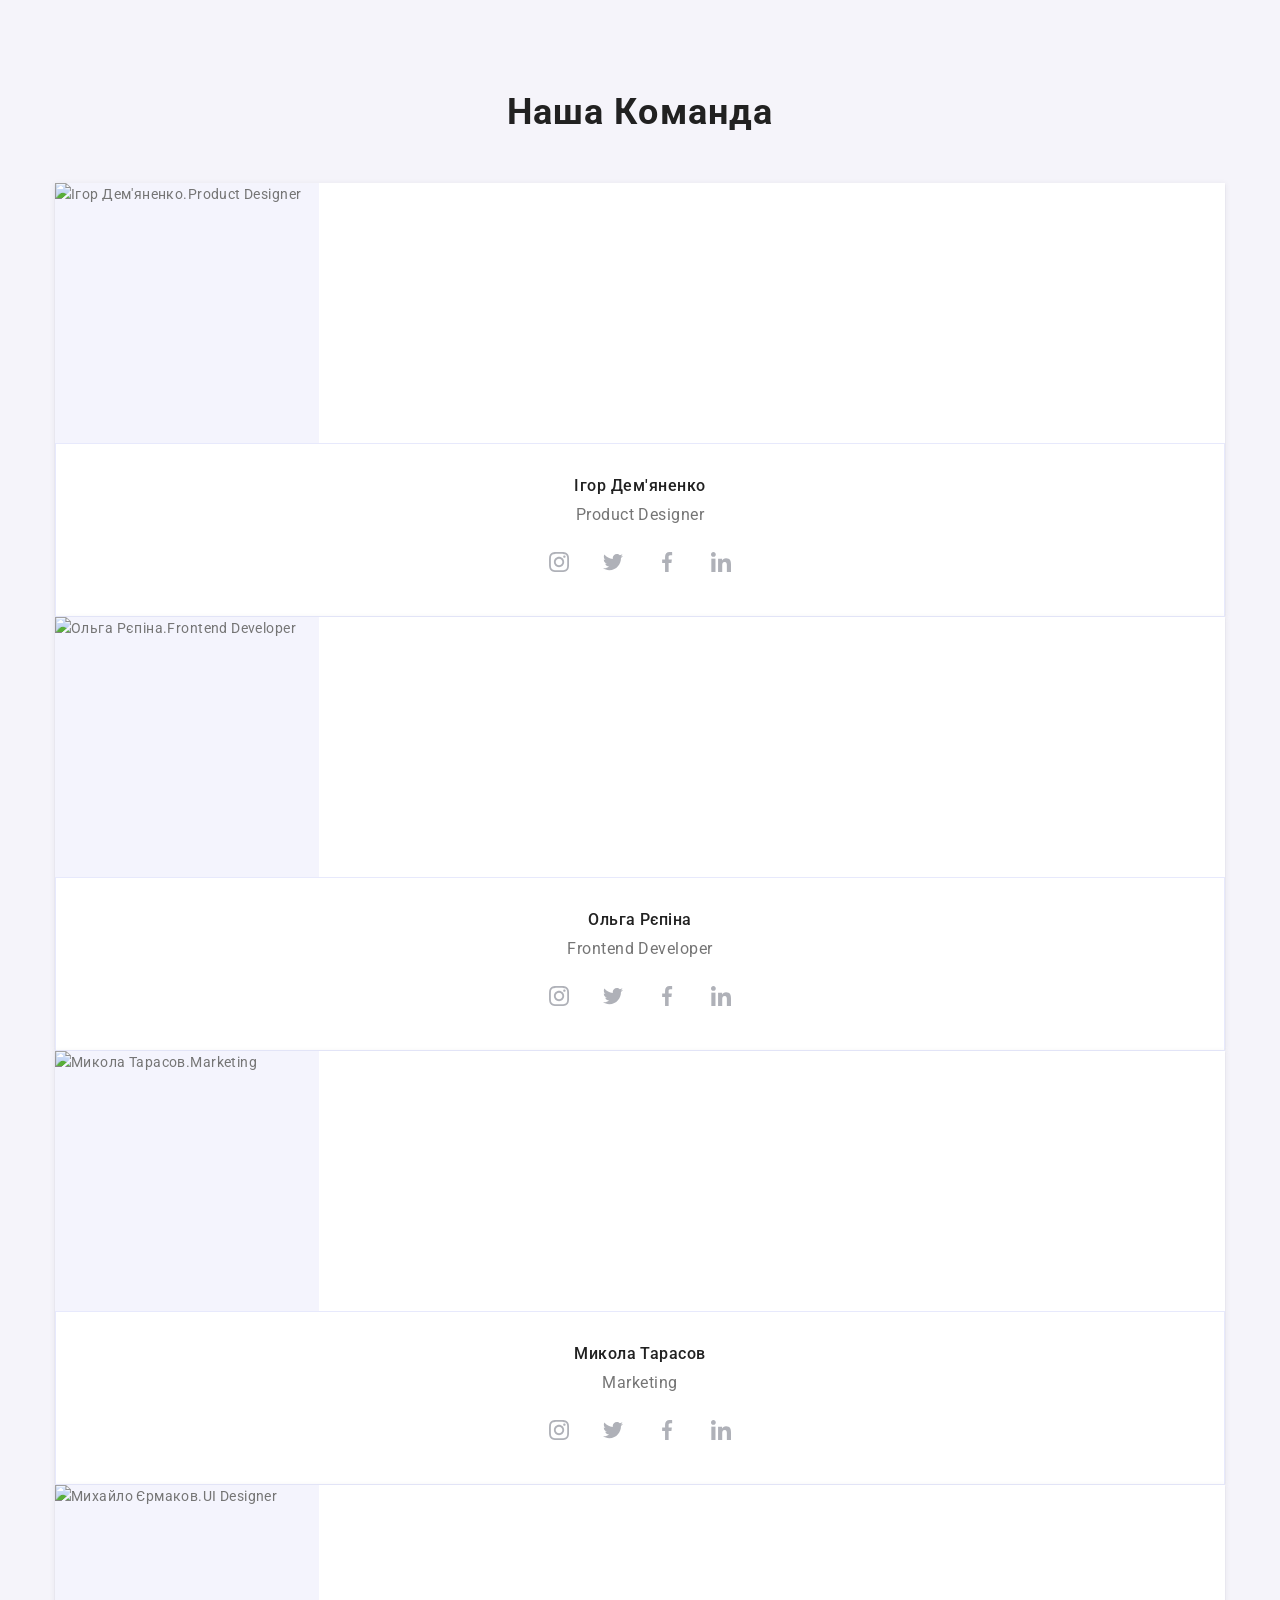
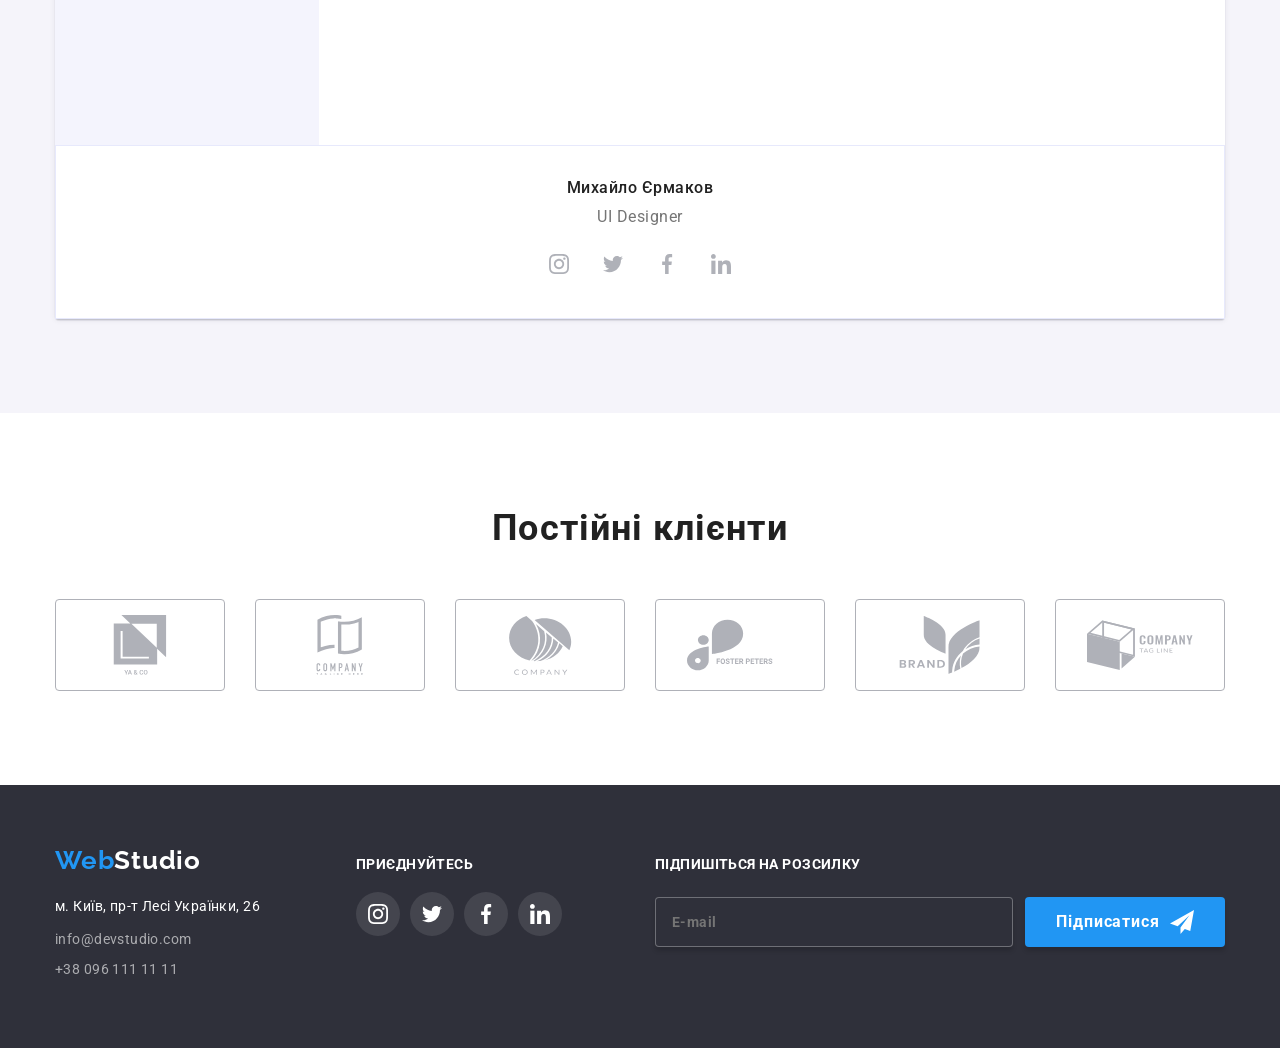
==== commit 3db41b3f: "1111" ====
--- a/index.html
+++ b/index.html
@@ -15,29 +15,36 @@
 </head>
 
 <body>
-    <header class="up-block">
+    <!-- Header -->
+    <header class="header">
         <div class="container header-container">
-            <nav class="nav-header">
-                <a href="./index.html" class="logo">Web<span class="logo-dark">Studio</span>
+            <nav class="navigation">
+                <a href="./index.html" class="header__logo">Web<span class="header__logo-dark">Studio</span>
                 </a>
-                <ul class="page-nav">
-                    <li><a href="./index.html" class="link active">Студія</a></li>
-                    <li><a href="./portfolio.html" class="link">Портфоліо</a></li>
-                    <li><a href="" class="link">Контакти</a></li>
+                <ul class="navigation__list">
+                    <li class="navigation__item">
+                        <a href="./index.html" class="navigation__link">Студія</a>
+                    </li>
+                    <li class="navigation__item">
+                        <a href="portfolio.html" class="navigation__link active">Портфоліо</a>
+                    </li>
+                    <li class="navigation__item">
+                        <a href="" class="navigation__link">Контакти</a>
+                    </li>
                 </ul>
             </nav>
-            <address class="adress-header">
-                <ul class="page-adress">
-                    <li class="adress-info">
-                        <a href="mailto:info@devstudio.com" class="adress">
-                            <svg class="contact-icon" width="16" height="12">
+            <address class="header__adress">
+                <ul class="header__list-contact">
+                    <li class="header__item-contact">
+                        <a href="mailto:info@devstudio.com" class="header__link-mail header__link">
+                            <svg class="header__contact-icon" width="16" height="12">
                                 <use href="./images/icons.svg#icon-email"></use>
                             </svg>
                             info@devstudio.com</a>
                     </li>
-                    <li class="adress-info">
-                        <a href="tel:+380961111111" class="adress">
-                            <svg class="contact-icon" width="10" height="16">
+                    <li class="header__item-contact">
+                        <a href="tel:+380961111111" class="header__link-tel header__link">
+                            <svg class="header__contact-icon" width="10" height="16">
                                 <use href="./images/icons.svg#icon-phone"></use>
                             </svg>+38 096 111 11 11</a>
                     </li>
@@ -45,62 +52,67 @@
             </address>
         </div>
     </header>
+
+    <!-- Main content -->
     <main class="central-block">
-        <section class="page-solutions">
-            <div class="container solution">
-                <h1 class="page-title">Ефективні рішення для вашого бізнесу</h1>
+        <!-- Hero section -->
+        <section class="hero">
+            <div class="container hero__solution">
+                <h1 class="hero__title">Ефективні рішення для вашого бізнесу</h1>
                 <button class="page-button" type="button" data-modal-open="">
                     Замовити послугу
                 </button>
             </div>
         </section>
+
+        <!-- Page Factors -->
         <section class="page-factors">
             <div class="container">
                 <h2 class="visually-hidden">Our Key Factors</h2>
-                <ul class="list">
-                    <li class="factors-items">
-                        <div class="container-items">
-                            <svg class="benefit-icon" width="70" height="70">
+                <ul class="page-factors__list">
+                    <li class="page-factors__items">
+                        <div class="page-factors__container-items">
+                            <svg class="page-factors__icon" width="70" height="70">
                                 <use href="./images/icons.svg#icon-antenna"></use>
                             </svg>
                         </div>
-                        <h3 class="section-title">УВАГА ДО ДЕТАЛЕЙ</h3>
-                        <p class="text">
+                        <h3 class="page-factors__title">УВАГА ДО ДЕТАЛЕЙ</h3>
+                        <p class="page-factors__text">
                             Ідейні міркування, і навіть початок повсякденної роботи з
                             формування позиції.
                         </p>
                     </li>
-                    <li class="factors-items">
-                        <div class="container-items">
-                            <svg class="benefit-icon" width="70" height="70">
+                    <li class="page-factors__items">
+                        <div class="page-factors__container-items">
+                            <svg class="page-factors__icon" width="70" height="70">
                                 <use href="./images/icons.svg#icon-clock"></use>
                             </svg>
                         </div>
-                        <h3 class="section-title">ПУНКТУАЛЬНІСТЬ</h3>
-                        <p class="text">
+                        <h3 class="page-factors__title">ПУНКТУАЛЬНІСТЬ</h3>
+                        <p class="page-factors__text">
                             Завдання організації, особливо рамки і місце навчання кадрів
                             тягне у себе.
                         </p>
                     </li>
-                    <li class="factors-items">
-                        <div class="container-items">
-                            <svg class="benefit-icon" width="70" height="70">
+                    <li class="page-factors__items">
+                        <div class="page-factors__container-items">
+                            <svg class="page-factors__icon" width="70" height="70">
                                 <use href="./images/icons.svg#icon-diagram"></use>
                             </svg>
                         </div>
-                        <h3 class="section-title">ПЛАНУВАННЯ</h3>
-                        <p class="text">
+                        <h3 class="page-factors__title">ПЛАНУВАННЯ</h3>
+                        <p class="page-factors__text">
                             Так само консультація з широким активом значною мірою зумовлює.
                         </p>
                     </li>
-                    <li class="factors-items">
-                        <div class="container-items">
-                            <svg class="benefit-icon" width="70" height="70">
+                    <li class="page-factors__items">
+                        <div class="page-factors__container-items">
+                            <svg class="page-factors__icon" width="70" height="70">
                                 <use href="./images/icons.svg#icon-astronaut"></use>
                             </svg>
                         </div>
-                        <h3 class="section-title">СУЧАСНІ ТЕХНОЛОГІЇ</h3>
-                        <p class="text">
+                        <h3 class="page-factors__title">СУЧАСНІ ТЕХНОЛОГІЇ</h3>
+                        <p class="page-factors__text">
                             Значимість цих проблем настільки очевидна, що реалізація
                             планових завдань.
                         </p>
@@ -108,6 +120,8 @@
                 </ul>
             </div>
         </section>
+
+        <!-- Section doing -->
         <section class="doing">
             <div class="container">
                 <h2 class="doing-title">Чим ми займаємося</h2>
--- a/css/styles.css
+++ b/css/styles.css
@@ -49,20 +49,16 @@
   margin-left: auto;
   margin-right: auto;
 }
-
-.up-block {
+/* Header */
+.header {
   color: #e7e9fc;
   color: #ffffff;
   box-shadow: 2px 1px rgba(46, 47, 66, 0.08), 0px 1px 1px rgba(46, 47, 66, 0.16),
     0px 1px 6px rgba(46, 47, 66, 0.08);
   border-bottom: 1px solid #e7e9fc;
 }
-.nav-header {
-  display: flex;
-  align-items: center;
-  margin-right: auto;
-}
-.logo {
+
+.header__logo {
   color: #2196f3;
   font-family: Raleway, sans-serif;
   font-size: 26px;
@@ -71,7 +67,7 @@
   letter-spacing: 0.78px;
   margin-right: 93px;
 }
-.logo-dark {
+.header__logo-dark {
   color: #000000;
 }
 .logo-down {
@@ -87,11 +83,16 @@
 .logo-light {
   color: #f4f4fd;
 }
-.page-nav {
+.navigation {
+  display: flex;
+  align-items: center;
+  margin-right: auto;
+}
+.navigation__list {
   display: flex;
   gap: 50px;
 }
-.link {
+.navigation__link {
   color: #212121;
   font-size: 14px;
   font-weight: 500;
@@ -101,16 +102,16 @@
   padding: 32px 0;
   transition: color 250ms cubic-bezier(0.4, 0, 0.2, 1);
 }
-.link:hover,
-.link:focus {
+.navigation__link:hover,
+.navigation__link:focus {
   color: #2196f3;
 }
-.link.active {
+.navigation__link.active {
   color: #2196f3;
   position: relative;
   transition: color 250ms cubic-bezier(0.4, 0, 0.2, 1);
 }
-.link.active::after {
+.navigation__link.active::after {
   content: "";
   position: absolute;
   display: block;
@@ -120,17 +121,17 @@
   border-radius: 2px;
   background: #2196f3;
 }
-.adress-header {
+.header__adress {
   font-style: normal;
 }
-.page-adress {
+.header__list-contact {
   display: flex;
   gap: 50px;
 }
-.adress-info {
+.header__item-contact {
   transition-timing-function: cubic-bezier(0.4, 0, 0.2, 1);
 }
-.adress {
+.header__link {
   color: #757575;
   font-size: 14px;
   font-weight: 500;
@@ -144,15 +145,16 @@
 .footer-address {
   color: rgba(255, 255, 255, 1);
 }
-.adress:hover,
-.adress:focus {
+.header__link:hover,
+.header__link:focus {
   color: #2196f3;
 }
-.contact-icon {
+.header__contact-icon {
   fill: currentColor;
 }
 
-.page-solutions {
+/* Hero section  */
+.hero {
   background-color: #2e2f42;
   padding: 188px 0;
   background-image: linear-gradient(
@@ -167,7 +169,7 @@
   margin: auto;
 }
 
-.page-title {
+.hero__title {
   color: #fff;
   text-align: center;
 
@@ -202,6 +204,9 @@
 .page-button:focus {
   background-color: #188ce8;
 }
+
+/* Page Factors */
+
 .page-factors {
   padding: 94px 0;
 }
@@ -218,7 +223,7 @@
   clip: rect(0 0 0 0);
   overflow: hidden;
 }
-.list {
+.page-factors__list {
   display: flex;
   gap: 30px;
 }
@@ -227,13 +232,13 @@
   border: 1px solid #e7e9fc;
   text-align: center;
 }
-.factors-items {
+.page-factors__items {
   width: 264px;
   flex-direction: column;
   align-items: flex-start;
   gap: 8px;
 }
-.container-items {
+.page-factors__container-items {
   display: flex;
   align-items: center;
   justify-content: center;
@@ -243,7 +248,7 @@
   border-radius: 4px;
   background: #f5f4fa;
 }
-.benefits-icons {
+.page-factors__icon {
   width: 264px;
   height: 112px;
   flex-shrink: 0;
@@ -252,7 +257,7 @@
   background: var(--CLOUD, #f4f4fd);
   padding: 25px 100px;
 }
-.section-title {
+.page-factors__title {
   color: #212121;
 
   font-size: 14px;
@@ -263,7 +268,7 @@
   text-transform: uppercase;
   margin-bottom: 10px;
 }
-.text {
+.page-factors__text {
   color: #757575;
   font-size: 14px;
   font-weight: 400;
@@ -272,6 +277,8 @@
   flex-shrink: 0;
   width: 270px;
 }
+
+/* Section doing */
 .doing {
   padding-top: 24px;
   padding-bottom: 94px;
